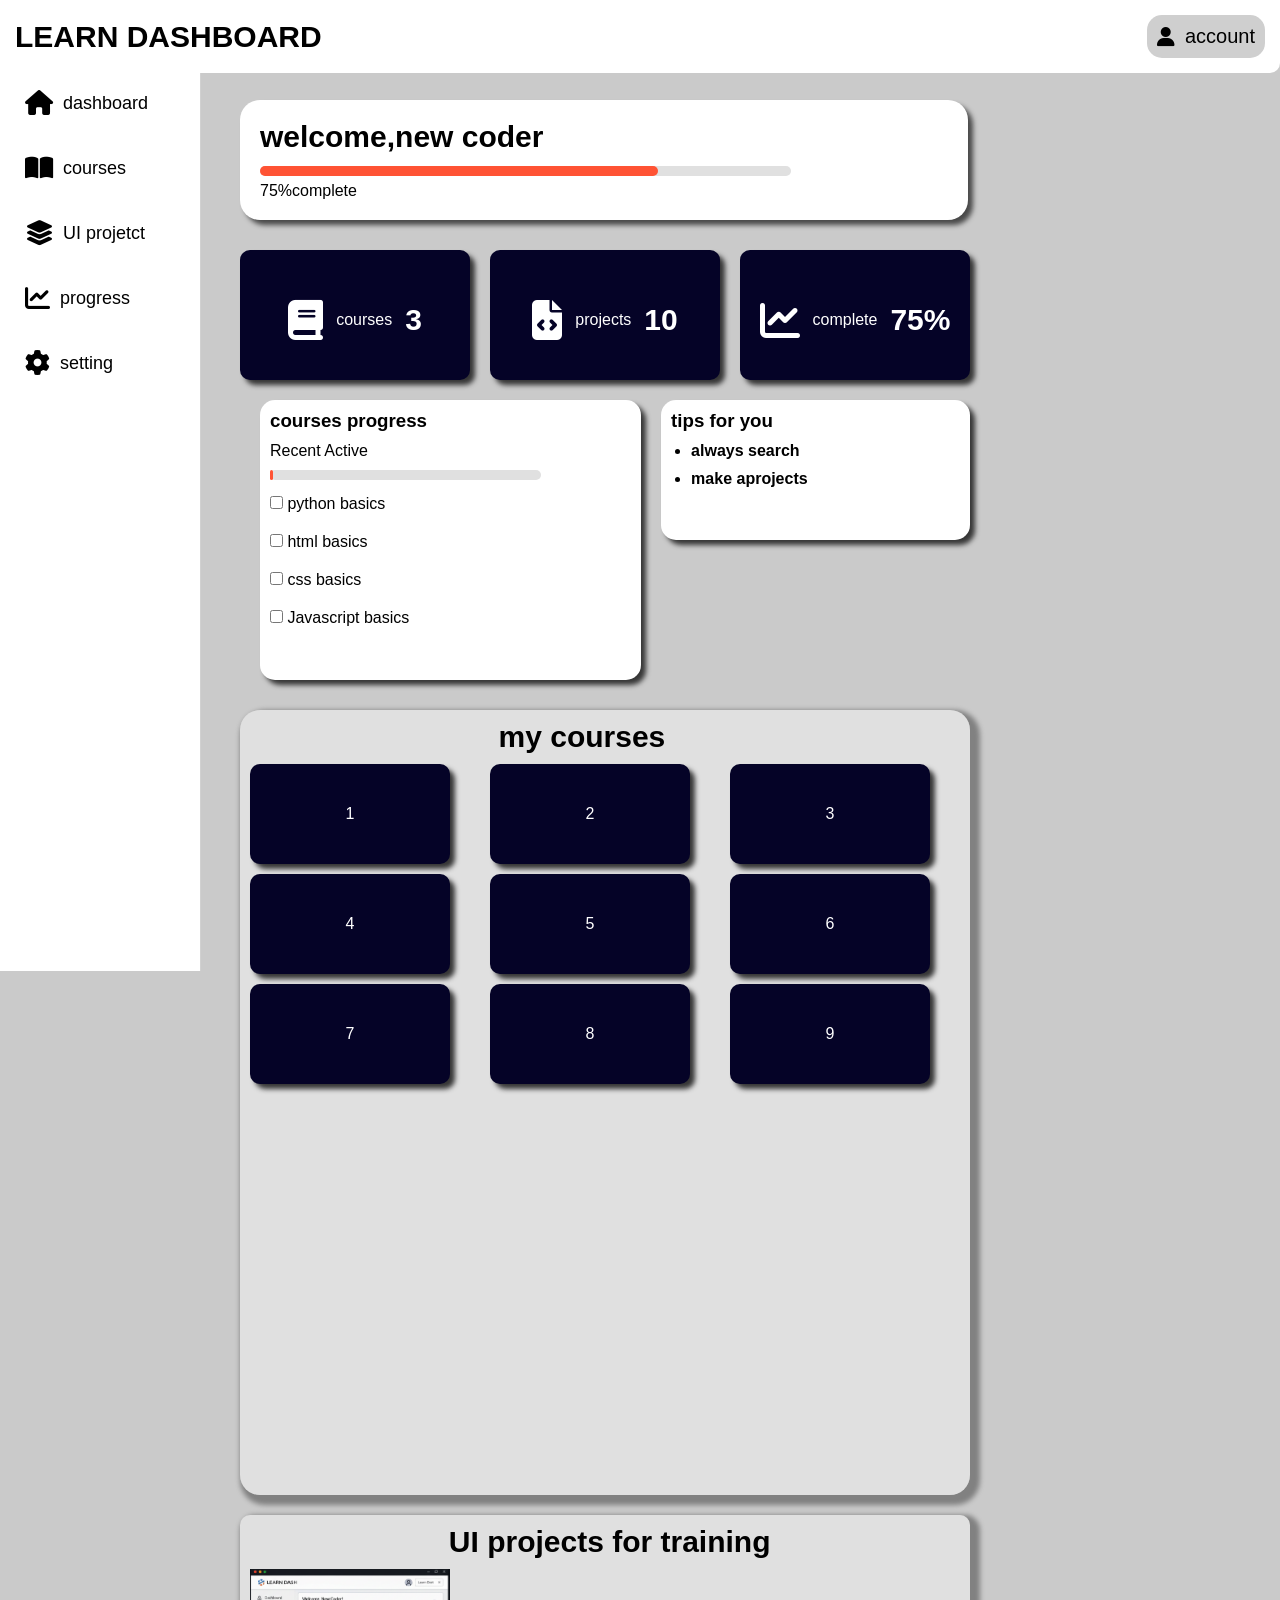
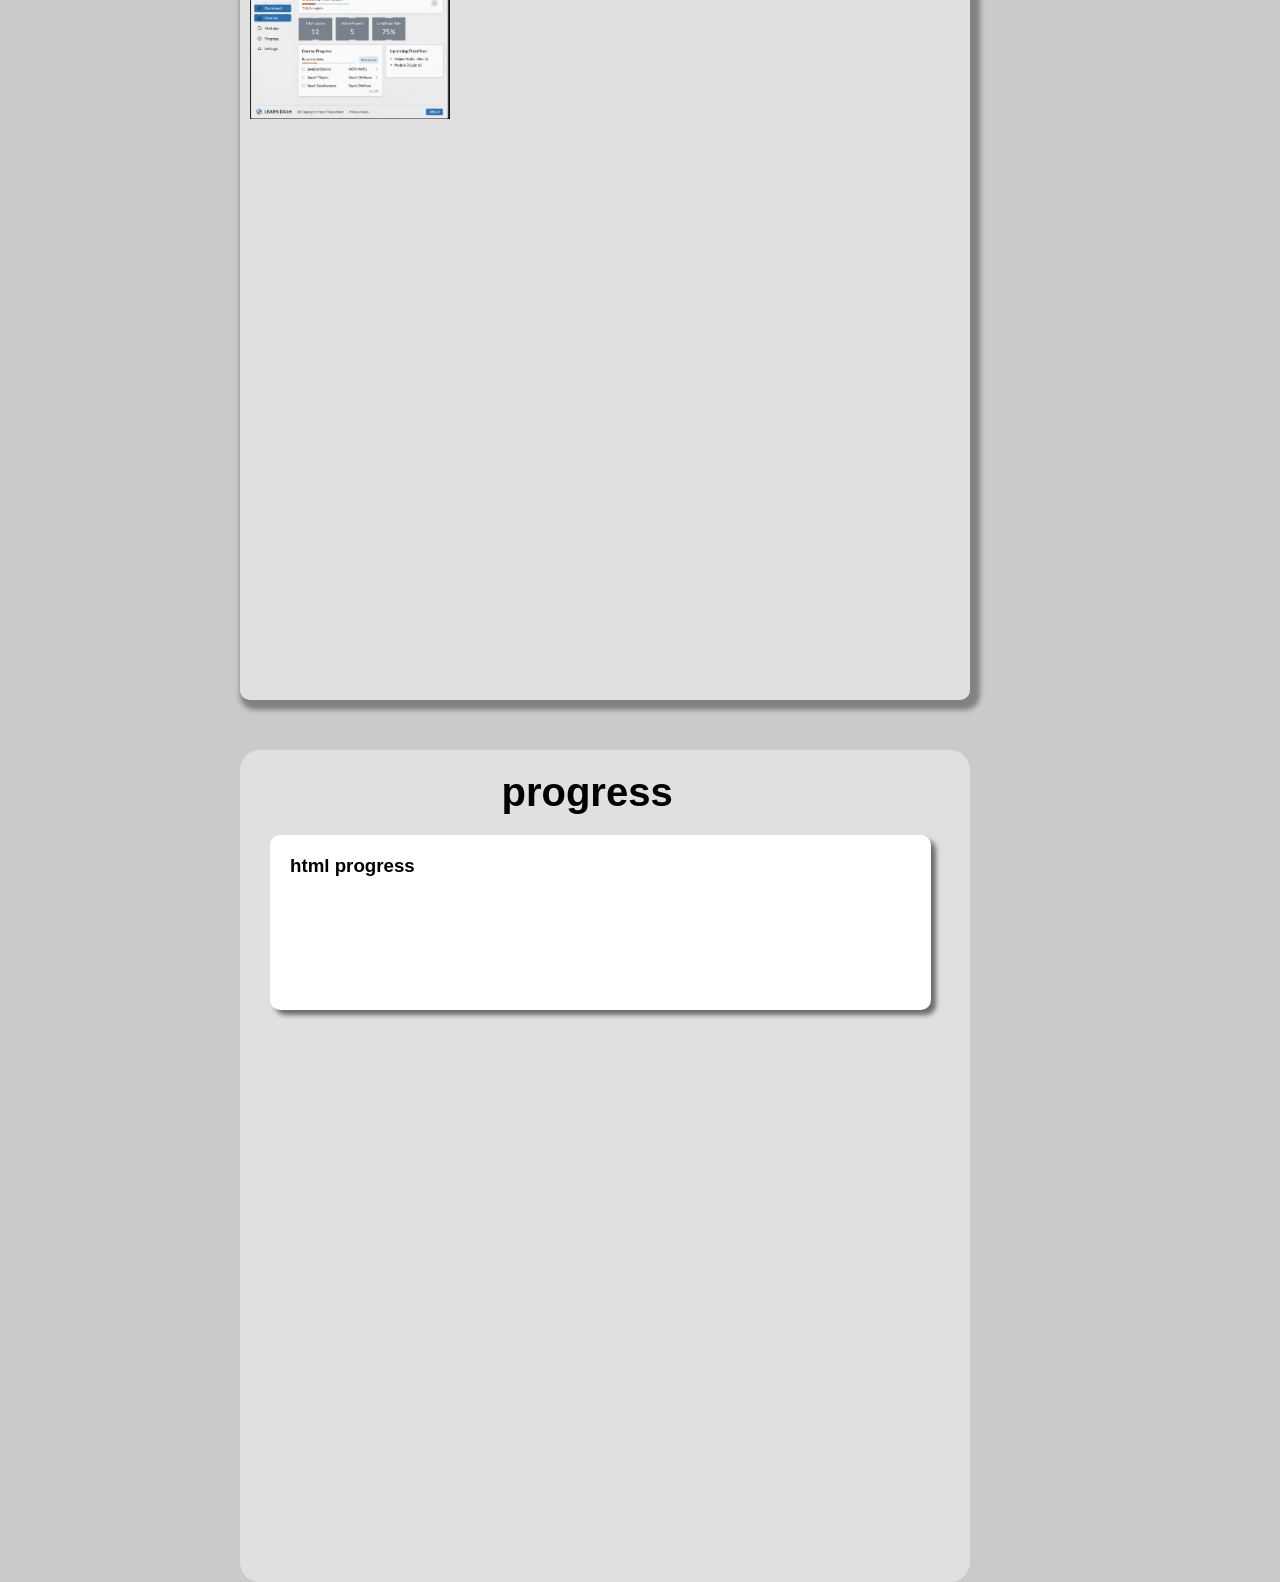
==== index.html @ d67adce7 "Update and rename dashboard.html to index.html" ====
<!DOCTYPE html>
<html lang="en">

<head>
    <meta charset="UTF-8">
    <meta name="viewport" content="width=device-width, initial-scale=1.0">
    <link rel="stylesheet" href="style-dashboard.css">
    <link rel="stylesheet" href="https://cdnjs.cloudflare.com/ajax/libs/font-awesome/6.5.0/css/all.min.css">
    <title>laerndashbord</title>
</head>

<body>
    <!-- nav bar -->
    <header>
        <h2>LEARN DASHBOARD</h2>
        <a class="account" href="#">
            <i class="fas fa-user"></i>
            <p>account</p>
        </a>
    </header>
    <!-- side bar -->
    <div class="content">
        <ul class="side-bar">
            <li>
                <a href="#">
                    <i class="fas fa-home"></i>
                    <p>dashboard</p>
                </a>
            </li>

            <li>
                <a href="#courses">
                    <i class="fas fa-book-open"></i>
                    <p>courses</p>
                </a>
            </li>

            <li>
                <a href="#projects">
                    <i class="fas fa-layer-group"></i>
                    <p> UI projetct</p>
                </a>
            </li>

            <li>
                <a href="#progress">
                    <i class="fas fa-chart-line"></i>
                    <p>progress</p>
                </a>
            </li>

            <li>
                <a href="#">
                    <i class="fas fa-gear"></i>
                    <p>setting</p>
                </a>
            </li>
        </ul>


        <div class="main-continer">
            <!-- complete -->

            <div class="complete">

                <h3>welcome,new coder</h3>

                <div class="progress">
                    <div class="continer">
                        <div class="progess-bar"></div>
                    </div>
                    <p>75%complete</p>
                </div>

            </div>


            <!-- cards -->
            <div class="cards">

                <div class="date">
                    <div class="box">
                        <i class="fas fa-book" id="user-icon"></i>
                        <p class="user">courses</p>
                        <span>3</span>
                    </div>
                </div>

                <div class="date">
                    <div class="box">
                        <i class="fas fa-file-code" id="user-icon"></i>
                        <p class="user">projects</p>
                        <span>10</span>
                    </div>
                </div>

                <div class="date">
                    <div class="box">
                        <i class="fas fa-chart-line" id="user-icon"></i>
                        <p class="user">complete</p>
                        <span>75%</span>
                    </div>
                </div>

            </div>


            <!-- cuorses progress -->
            <div class="courses-progress">
                <div class="check">

                    <h3>courses progress</h3>
                    <p>Recent Active</p>
                    <div class="continer">
                        <div class="progess-bar-courses" id="progressBar"></div>
                    </div>

                    <input type="checkbox" id="python" class="course-check">
                    <label for="#html">python basics</label>
                    <br>
                    <input type="checkbox" id="html" class="course-check">
                    <label for="#html">html basics</label>
                    <br>
                    <input type="checkbox" id="css" class="course-check">
                    <label for="#html">css basics</label>
                    <br>
                    <input type="checkbox" id="js" class="course-check" >
                    <label for="#html">Javascript basics</label>
                </div>


                <!-- teps -->
                <div class="teps">
                    <h3>tips for you</h3>
                    <ul class="tep">
                        <li>always search</li>
                        <li>make aprojects</li>
                    </ul>
                </div>
            </div>
            <section class="courses" id="courses">
                <h3>my courses</h3>
                <div class="grid">
                    <div class="course">1</div>
                    <div class="course">2</div>
                    <div class="course">3</div>
                    <div class="course">4</div>
                    <div class="course">5</div>
                    <div class="course">6</div>
                    <div class="course">7</div>
                    <div class="course">8</div>
                    <div class="course">9</div>
                </div>
            </section>

            <section class="projects" id="projects">
                
                <h3>UI projects for training</h3>
                
                <div class="project1"></div>
               
                <div class="grid">
                    <div class="project" id="project"><img src="learn-dashbaord.png"></div>
                </div>
            
            </section>

            <section class="progress-courses-bars">
                <h2>progress</h2>
                <div class="html-progress"><h3>html progress</h3></div>
            </section>
        </div>







        <script src="main-dash.js"></script>
</body>


</html>
---- style-dashboard.css ----
*{
    padding: 0;
    margin: 0;
    font-family: sans-serif;
}

body{
    background-color: rgb(202, 202, 202);
}

/* nav bar start*/
header{
    display: flex;
    align-items: center;
    justify-content: space-between;
    padding: 15px;
    background-color: white;
    border-bottom-right-radius: 10px;
    font-size: 20px;
    font-weight: 400;
    position: fixed;
    right: 0;
    left: 0;
    top: 0;
    z-index: 1;
}

.account{
    display: flex;
    align-items: center;
    gap: 10px;
    background-color: rgb(207, 207, 207);
    padding: 10px;
    border-radius: 15px;
    text-decoration: none;
    color: black;
}
/* nav bar end */

/* side bar start */
.side-bar{
    background-color: rgb(255, 255, 255);
    width: 200px;
    min-height: 100vh;
    border-right: rgb(209, 209, 209) solid 1px;
    border-top: rgb(209, 209, 209) solid 1px;
    position: fixed;
    margin-top: 70px;
}

.side-bar li a {
    display: flex;
    align-items: center;
    gap: 10px;
    text-decoration: none;
    color: rgb(0, 0, 0);
    padding: 10px;
    margin-top: 10px;
    margin-bottom: 20px;
    border-radius: 20px;
    margin-right: 15px;
    margin-left: 15px;    
}

.side-bar li a:hover{
    background-color: rgb(98, 140, 255);
    color: rgb(243, 243, 243);
}

.side-bar li a i {
    font-size: 25px;
}

.side-bar li a  p {
    font-size: 18px;
}
/* side bar end */

/* welcome and progress */
.content{
    display: flex;
}

.complete{
    background-color: rgb(255, 255, 255);
    width: 97%;
    height: 100px;
    margin-top: 20px; 
    padding-top: 20px;
    padding-left: 20px;
    border-radius: 20px;
    box-shadow: 5px 5px 5px rgb(73, 73, 73);
}

.complete h3{
    font-size: 30px;
    margin-bottom: 12px;
}


.complete p{
    margin-bottom: 10px;
}

.main-continer{
    margin-left:240px;
    margin-top: 80px;
}

.continer{
    background-color:#e0e0e0;
    width: 75%;
    height: 10px;
    margin-bottom: 6px;
    border-radius: 20px;
}

.progess-bar{
    background-color:rgb(255, 83, 52);
    height: 10px;
    width: 75%;
    border-radius: 20px;
}

/* cards */
.box{
    background-color:rgb(5, 3, 39);
    min-width: 200px;
    height: 100px;
    padding:20px 15px ;
    margin-top: 30px;
    border-radius: 10px;
    display: flex;
    justify-content: center;
    align-items: center;
    gap: 13px;
    padding-bottom: 10px;
    transition: 0.3s ease-in-out;
    color: white;
    box-shadow: 5px 5px 5px rgb(54, 54, 54);
}

#user-icon{
    font-size: 40px;
}

.box:hover{
    transform: scale(1.1);
    
}

.date{
    display: flex;
    align-items: center;
    gap: 10px;
    flex-wrap: wrap;
    flex-basis: 200;
}

span{
    font-size: 30px;
    font-weight: bold;
}

.cards{
    display: flex;
    align-items: center;
    gap: 20px;
}
/* courses check */
.check{
    background-color:white;
    height: 260px;
    width: 50%;
    margin-top: 20px;
    padding: 10px;
    border-radius: 15px;
    margin-left: 20px;
    box-shadow: 5px 5px 5px rgb(54, 54, 54);
}

input[type="checkbox"]{
    accent-color:rgb(255, 83, 52);
}

#html,#css,#python,#js{
    margin-bottom: 15px;
    margin-top: 10px;
}

.courses-progress{
    display: flex;
    gap: 20px;
}

.check p, h3{
margin-bottom: 10px;
}

.progess-bar-courses{
    width: 1%;
    height: 100%;
    background-color: rgb(255, 83, 52);
    border-radius: 10px;
    transition:0.3s ease-in;
}
/* teps */
.teps{
    background-color: white;
    height: 120px;
    width: 40%;
    margin-top: 20px;
    padding: 10px;
    border-radius: 15px;
    box-shadow: 5px 5px 5px rgb(54, 54, 54);
}

.tep{
    margin-left: 20px;
    font-weight: bold;
}

.tep li {
    margin-top: 10px;
    margin-bottom: 10px;
}

.courses{
    background:rgba(255,255, 255, 0.4);
    height:85vh;
    margin-top: 30px;
    margin-bottom: 6px;
    padding: 10px;
    border-radius: 20px;
    scroll-margin-top: 90px;
    box-shadow: 5px 5px 5px 5px rgb(129, 129, 129);
}

.courses h3{
    margin-left:35%;
    font-size: 30px;
}

.courses .grid{
    display: grid;
    grid-template-columns: repeat(3,1fr);
    grid-template-rows: repeat(3,1fr);
    gap: 10px;
}

.course{
    background-color:rgb(5, 3, 39);
    height: 100px;
    width: 200px;
    display: grid;
    place-items: center;
    color: white;
    box-shadow: 5px 5px 5px rgb(54, 54, 54);
    border-radius: 10px;
    transition: 0.3s ease-in-out;
}

.course:hover{
    transform: scale(1.1);
    background-color: rgb(8, 6, 54);
}

.projects{
    background:rgba(255, 255,255,0.4);
    height: 85vh;
    color: rgb(0, 0, 0);
    border-radius: 10px;
    padding: 10px;
    margin-top: 20px;
    scroll-margin-top: 80px;
    margin-bottom: 50px;
    box-shadow: 5px 5px 5px 5px rgb(129, 129, 129);

}

.projects h3{
    margin-left:28%;
    font-size: 30px;
}

.projects .grid{
    display: grid;
    grid-template-columns: repeat(3,1fr);
    grid-template-rows: repeat(3,1fr);
    gap: 20px;
}

.project{
    width: 200px;
    height: 150px;
    background: black;
    cursor: pointer;
}

.fullscreen{
    position: fixed;
    top: 0;
    left: 0;
    width: 100vw;
    height: 100vh;
    z-index: 999;
}
img{
    width: 100%;
    height: 100%;
}

.progress-courses-bars{
    background:rgba(255, 255, 255, 0.4) ;
    height: 88vh;
    padding: 20px;
    border-radius:20px;
}


.progress-courses-bars h2{
    margin-left:35%;
    font-size: 40px;
}

.html-progress{
    margin-left: 10px;
    background-color: white;
    width:90%;
    height: 135px;
    padding: 20px;
    margin-top: 20px;
    border-radius: 10px;
    box-shadow: 5px 5px 5px rgb(107, 107, 107);
}
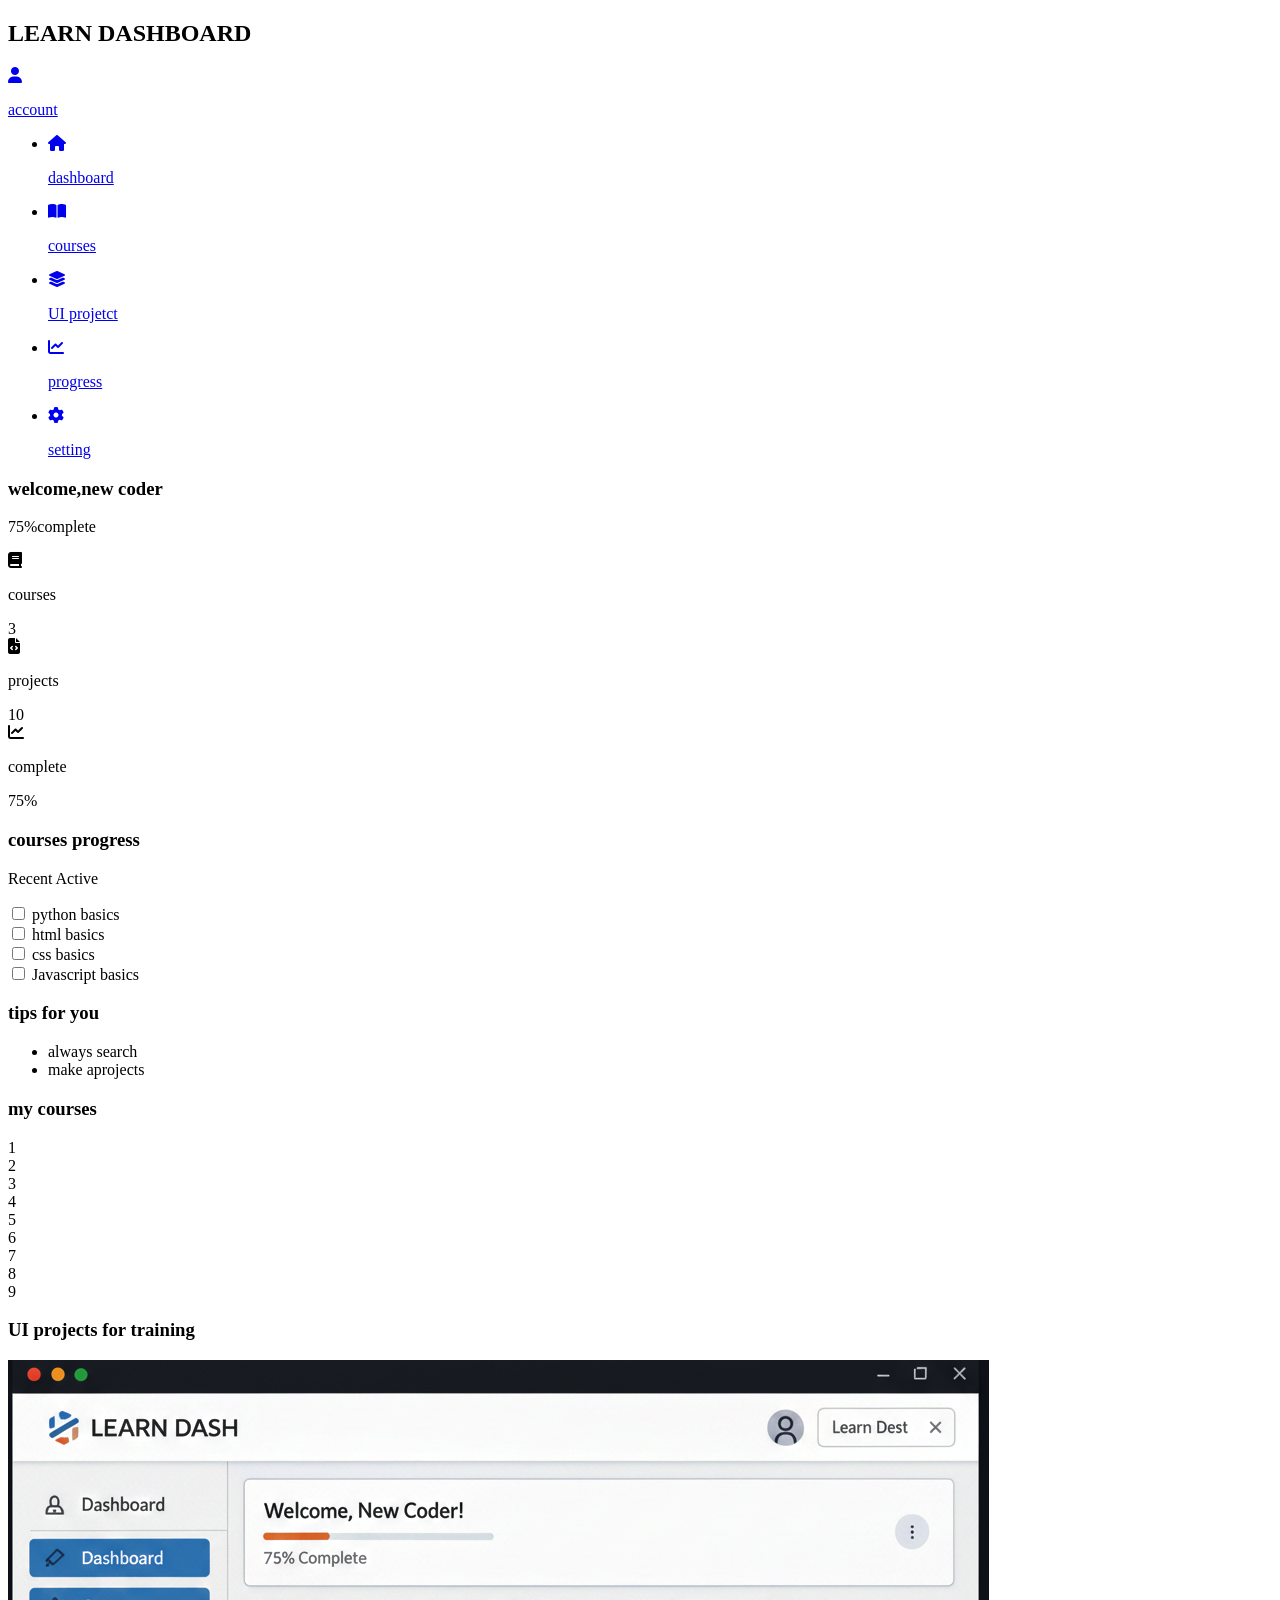
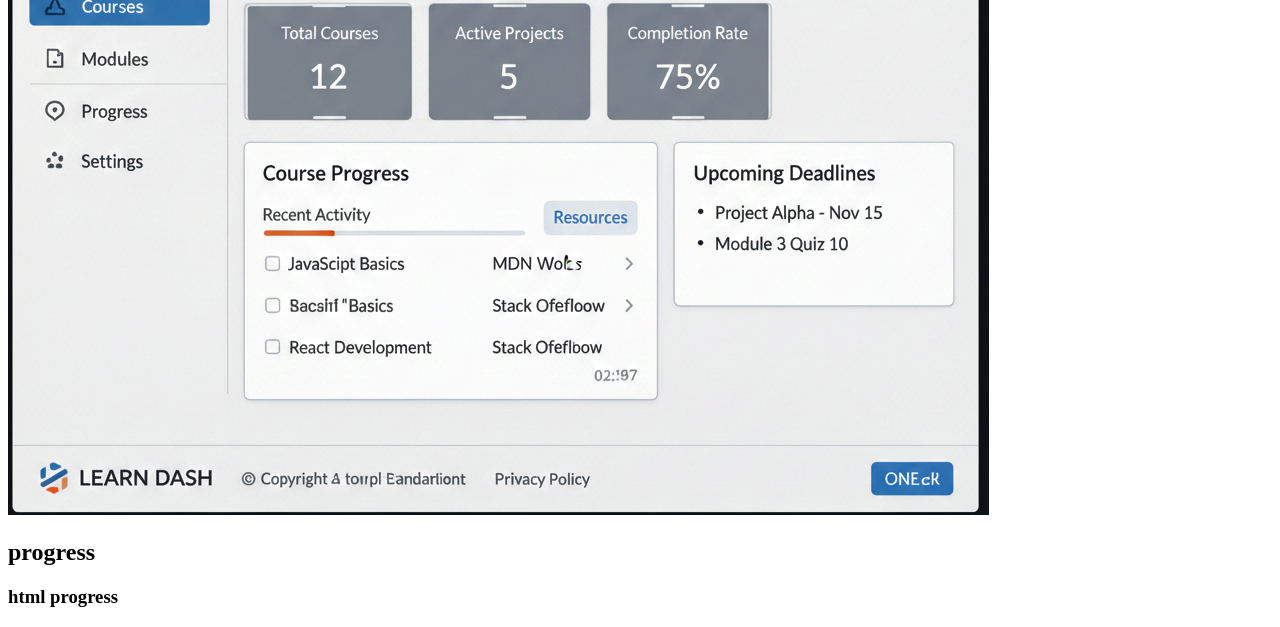
==== commit 9e333ad0: "Update index.html" ====
--- a/index.html
+++ b/index.html
@@ -4,7 +4,7 @@
 <head>
     <meta charset="UTF-8">
     <meta name="viewport" content="width=device-width, initial-scale=1.0">
-    <link rel="stylesheet" href="style-dashboard.css">
+    <link rel="stylesheet" href="css/style.css">
     <link rel="stylesheet" href="https://cdnjs.cloudflare.com/ajax/libs/font-awesome/6.5.0/css/all.min.css">
     <title>laerndashbord</title>
 </head>
@@ -182,3 +182,5 @@
 
 
 </html>
+
+
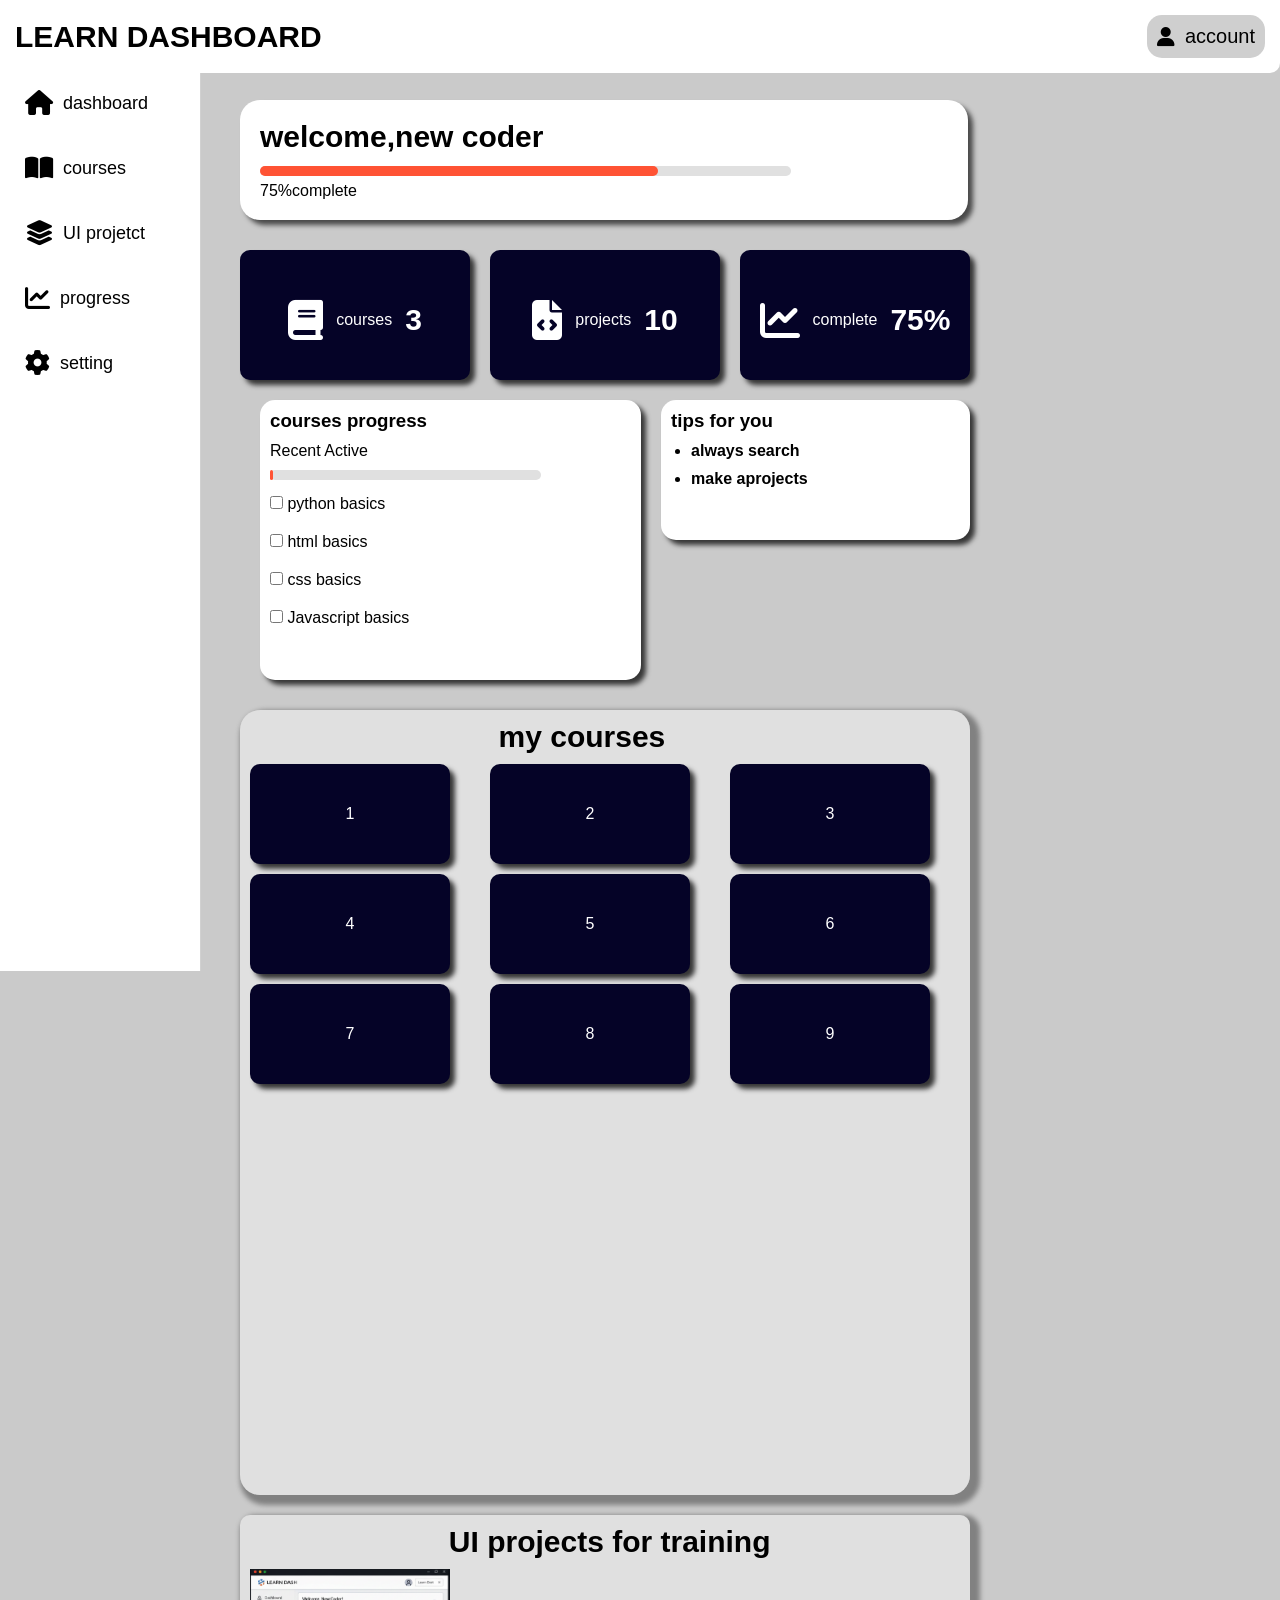
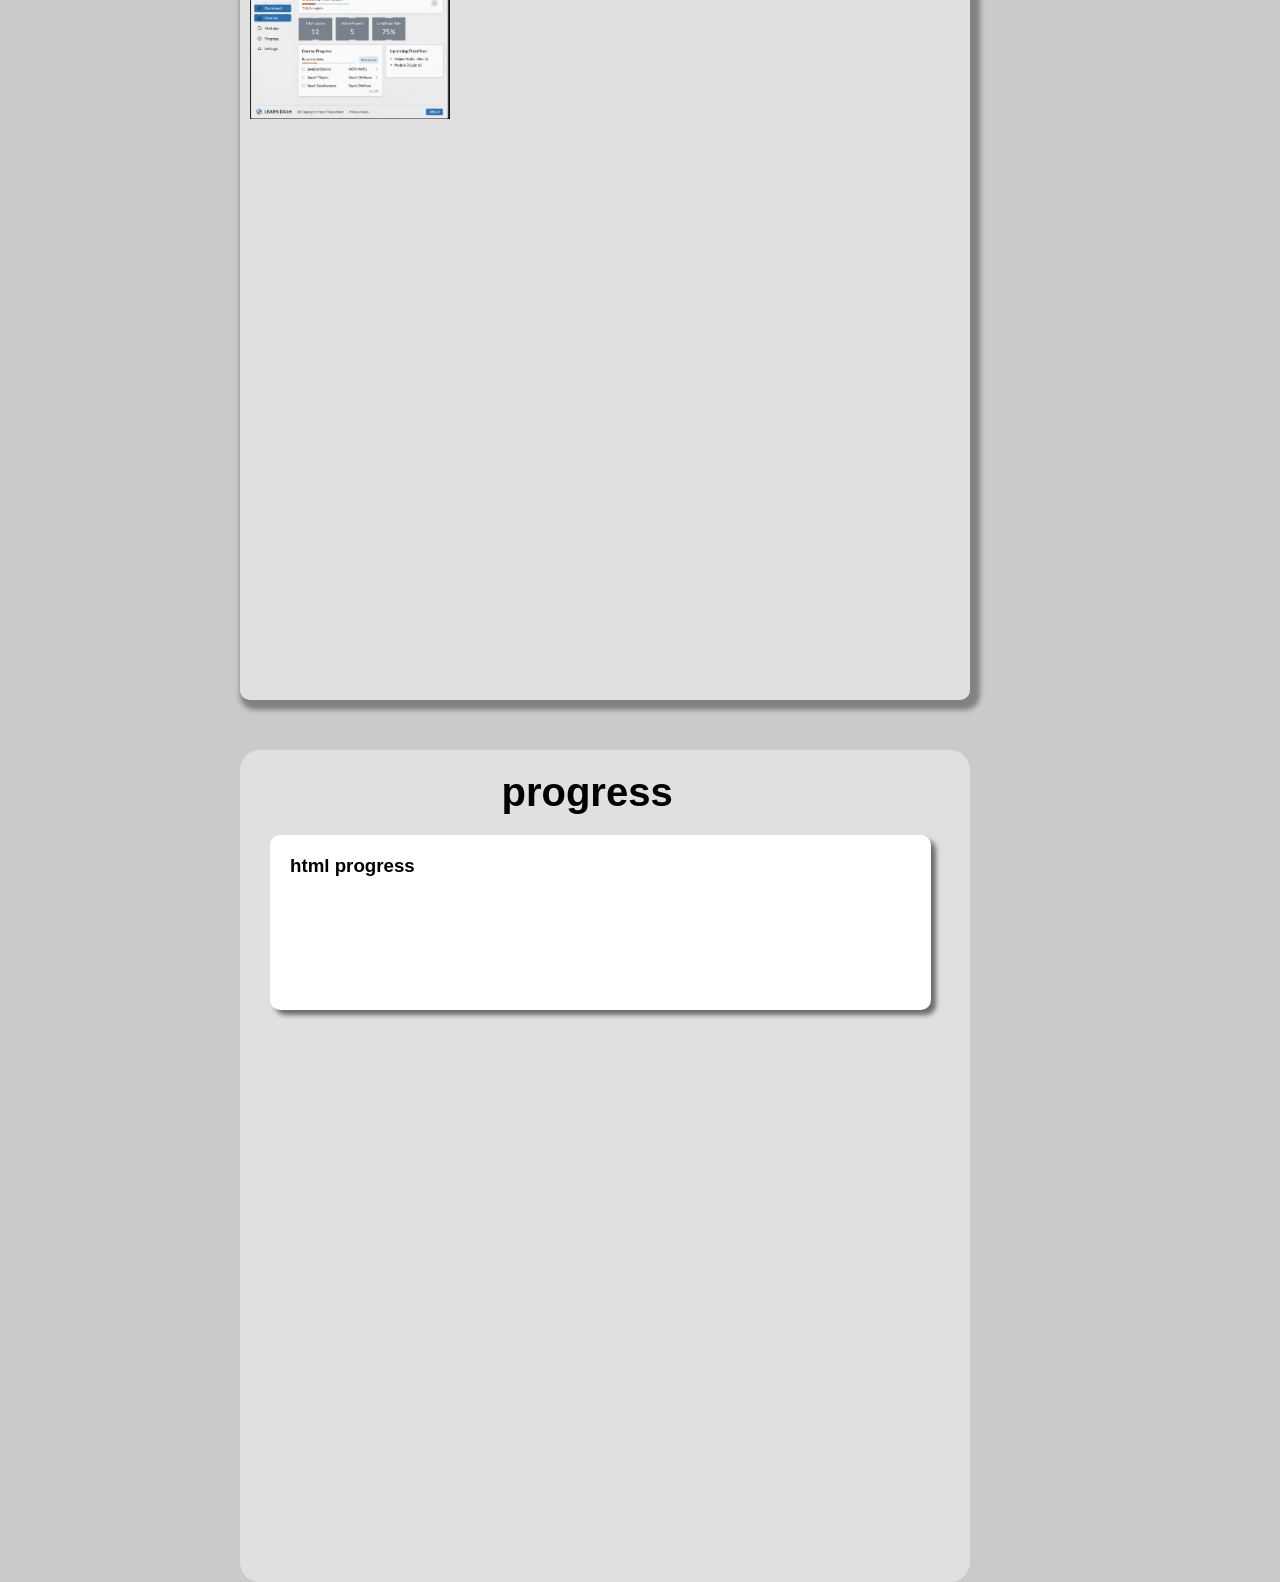
==== commit fa3362aa: "Fix HTML structure and improve formatting" ====
--- a/index.html
+++ b/index.html
@@ -4,7 +4,7 @@
 <head>
     <meta charset="UTF-8">
     <meta name="viewport" content="width=device-width, initial-scale=1.0">
-    <link rel="stylesheet" href="css/style.css">
+    <link rel="stylesheet" href="style.css">
     <link rel="stylesheet" href="https://cdnjs.cloudflare.com/ajax/libs/font-awesome/6.5.0/css/all.min.css">
     <title>laerndashbord</title>
 </head>
@@ -184,3 +184,4 @@
 </html>
 
 
+
--- a/style.css
+++ b/style.css
@@ -0,0 +1,335 @@
+*{
+    padding: 0;
+    margin: 0;
+    font-family: sans-serif;
+}
+
+body{
+    background-color: rgb(202, 202, 202);
+}
+
+/* nav bar start*/
+header{
+    display: flex;
+    align-items: center;
+    justify-content: space-between;
+    padding: 15px;
+    background-color: white;
+    border-bottom-right-radius: 10px;
+    font-size: 20px;
+    font-weight: 400;
+    position: fixed;
+    right: 0;
+    left: 0;
+    top: 0;
+    z-index: 1;
+}
+
+.account{
+    display: flex;
+    align-items: center;
+    gap: 10px;
+    background-color: rgb(207, 207, 207);
+    padding: 10px;
+    border-radius: 15px;
+    text-decoration: none;
+    color: black;
+}
+/* nav bar end */
+
+/* side bar start */
+.side-bar{
+    background-color: rgb(255, 255, 255);
+    width: 200px;
+    min-height: 100vh;
+    border-right: rgb(209, 209, 209) solid 1px;
+    border-top: rgb(209, 209, 209) solid 1px;
+    position: fixed;
+    margin-top: 70px;
+}
+
+.side-bar li a {
+    display: flex;
+    align-items: center;
+    gap: 10px;
+    text-decoration: none;
+    color: rgb(0, 0, 0);
+    padding: 10px;
+    margin-top: 10px;
+    margin-bottom: 20px;
+    border-radius: 20px;
+    margin-right: 15px;
+    margin-left: 15px;    
+}
+
+.side-bar li a:hover{
+    background-color: rgb(98, 140, 255);
+    color: rgb(243, 243, 243);
+}
+
+.side-bar li a i {
+    font-size: 25px;
+}
+
+.side-bar li a  p {
+    font-size: 18px;
+}
+/* side bar end */
+
+/* welcome and progress */
+.content{
+    display: flex;
+}
+
+.complete{
+    background-color: rgb(255, 255, 255);
+    width: 97%;
+    height: 100px;
+    margin-top: 20px; 
+    padding-top: 20px;
+    padding-left: 20px;
+    border-radius: 20px;
+    box-shadow: 5px 5px 5px rgb(73, 73, 73);
+}
+
+.complete h3{
+    font-size: 30px;
+    margin-bottom: 12px;
+}
+
+
+.complete p{
+    margin-bottom: 10px;
+}
+
+.main-continer{
+    margin-left:240px;
+    margin-top: 80px;
+}
+
+.continer{
+    background-color:#e0e0e0;
+    width: 75%;
+    height: 10px;
+    margin-bottom: 6px;
+    border-radius: 20px;
+}
+
+.progess-bar{
+    background-color:rgb(255, 83, 52);
+    height: 10px;
+    width: 75%;
+    border-radius: 20px;
+}
+
+/* cards */
+.box{
+    background-color:rgb(5, 3, 39);
+    min-width: 200px;
+    height: 100px;
+    padding:20px 15px ;
+    margin-top: 30px;
+    border-radius: 10px;
+    display: flex;
+    justify-content: center;
+    align-items: center;
+    gap: 13px;
+    padding-bottom: 10px;
+    transition: 0.3s ease-in-out;
+    color: white;
+    box-shadow: 5px 5px 5px rgb(54, 54, 54);
+}
+
+#user-icon{
+    font-size: 40px;
+}
+
+.box:hover{
+    transform: scale(1.1);
+    
+}
+
+.date{
+    display: flex;
+    align-items: center;
+    gap: 10px;
+    flex-wrap: wrap;
+    flex-basis: 200;
+}
+
+span{
+    font-size: 30px;
+    font-weight: bold;
+}
+
+.cards{
+    display: flex;
+    align-items: center;
+    gap: 20px;
+}
+/* courses check */
+.check{
+    background-color:white;
+    height: 260px;
+    width: 50%;
+    margin-top: 20px;
+    padding: 10px;
+    border-radius: 15px;
+    margin-left: 20px;
+    box-shadow: 5px 5px 5px rgb(54, 54, 54);
+}
+
+input[type="checkbox"]{
+    accent-color:rgb(255, 83, 52);
+}
+
+#html,#css,#python,#js{
+    margin-bottom: 15px;
+    margin-top: 10px;
+}
+
+.courses-progress{
+    display: flex;
+    gap: 20px;
+}
+
+.check p, h3{
+margin-bottom: 10px;
+}
+
+.progess-bar-courses{
+    width: 1%;
+    height: 100%;
+    background-color: rgb(255, 83, 52);
+    border-radius: 10px;
+    transition:0.3s ease-in;
+}
+/* teps */
+.teps{
+    background-color: white;
+    height: 120px;
+    width: 40%;
+    margin-top: 20px;
+    padding: 10px;
+    border-radius: 15px;
+    box-shadow: 5px 5px 5px rgb(54, 54, 54);
+}
+
+.tep{
+    margin-left: 20px;
+    font-weight: bold;
+}
+
+.tep li {
+    margin-top: 10px;
+    margin-bottom: 10px;
+}
+
+.courses{
+    background:rgba(255,255, 255, 0.4);
+    height:85vh;
+    margin-top: 30px;
+    margin-bottom: 6px;
+    padding: 10px;
+    border-radius: 20px;
+    scroll-margin-top: 90px;
+    box-shadow: 5px 5px 5px 5px rgb(129, 129, 129);
+}
+
+.courses h3{
+    margin-left:35%;
+    font-size: 30px;
+}
+
+.courses .grid{
+    display: grid;
+    grid-template-columns: repeat(3,1fr);
+    grid-template-rows: repeat(3,1fr);
+    gap: 10px;
+}
+
+.course{
+    background-color:rgb(5, 3, 39);
+    height: 100px;
+    width: 200px;
+    display: grid;
+    place-items: center;
+    color: white;
+    box-shadow: 5px 5px 5px rgb(54, 54, 54);
+    border-radius: 10px;
+    transition: 0.3s ease-in-out;
+}
+
+.course:hover{
+    transform: scale(1.1);
+    background-color: rgb(8, 6, 54);
+}
+
+.projects{
+    background:rgba(255, 255,255,0.4);
+    height: 85vh;
+    color: rgb(0, 0, 0);
+    border-radius: 10px;
+    padding: 10px;
+    margin-top: 20px;
+    scroll-margin-top: 80px;
+    margin-bottom: 50px;
+    box-shadow: 5px 5px 5px 5px rgb(129, 129, 129);
+
+}
+
+.projects h3{
+    margin-left:28%;
+    font-size: 30px;
+}
+
+.projects .grid{
+    display: grid;
+    grid-template-columns: repeat(3,1fr);
+    grid-template-rows: repeat(3,1fr);
+    gap: 20px;
+}
+
+.project{
+    width: 200px;
+    height: 150px;
+    background: black;
+    cursor: pointer;
+}
+
+.fullscreen{
+    position: fixed;
+    top: 0;
+    left: 0;
+    width: 100vw;
+    height: 100vh;
+    z-index: 999;
+}
+img{
+    width: 100%;
+    height: 100%;
+}
+
+.progress-courses-bars{
+    background:rgba(255, 255, 255, 0.4) ;
+    height: 88vh;
+    padding: 20px;
+    border-radius:20px;
+}
+
+
+.progress-courses-bars h2{
+    margin-left:35%;
+    font-size: 40px;
+}
+
+.html-progress{
+    margin-left: 10px;
+    background-color: white;
+    width:90%;
+    height: 135px;
+    padding: 20px;
+    margin-top: 20px;
+    border-radius: 10px;
+    box-shadow: 5px 5px 5px rgb(107, 107, 107);
+}
